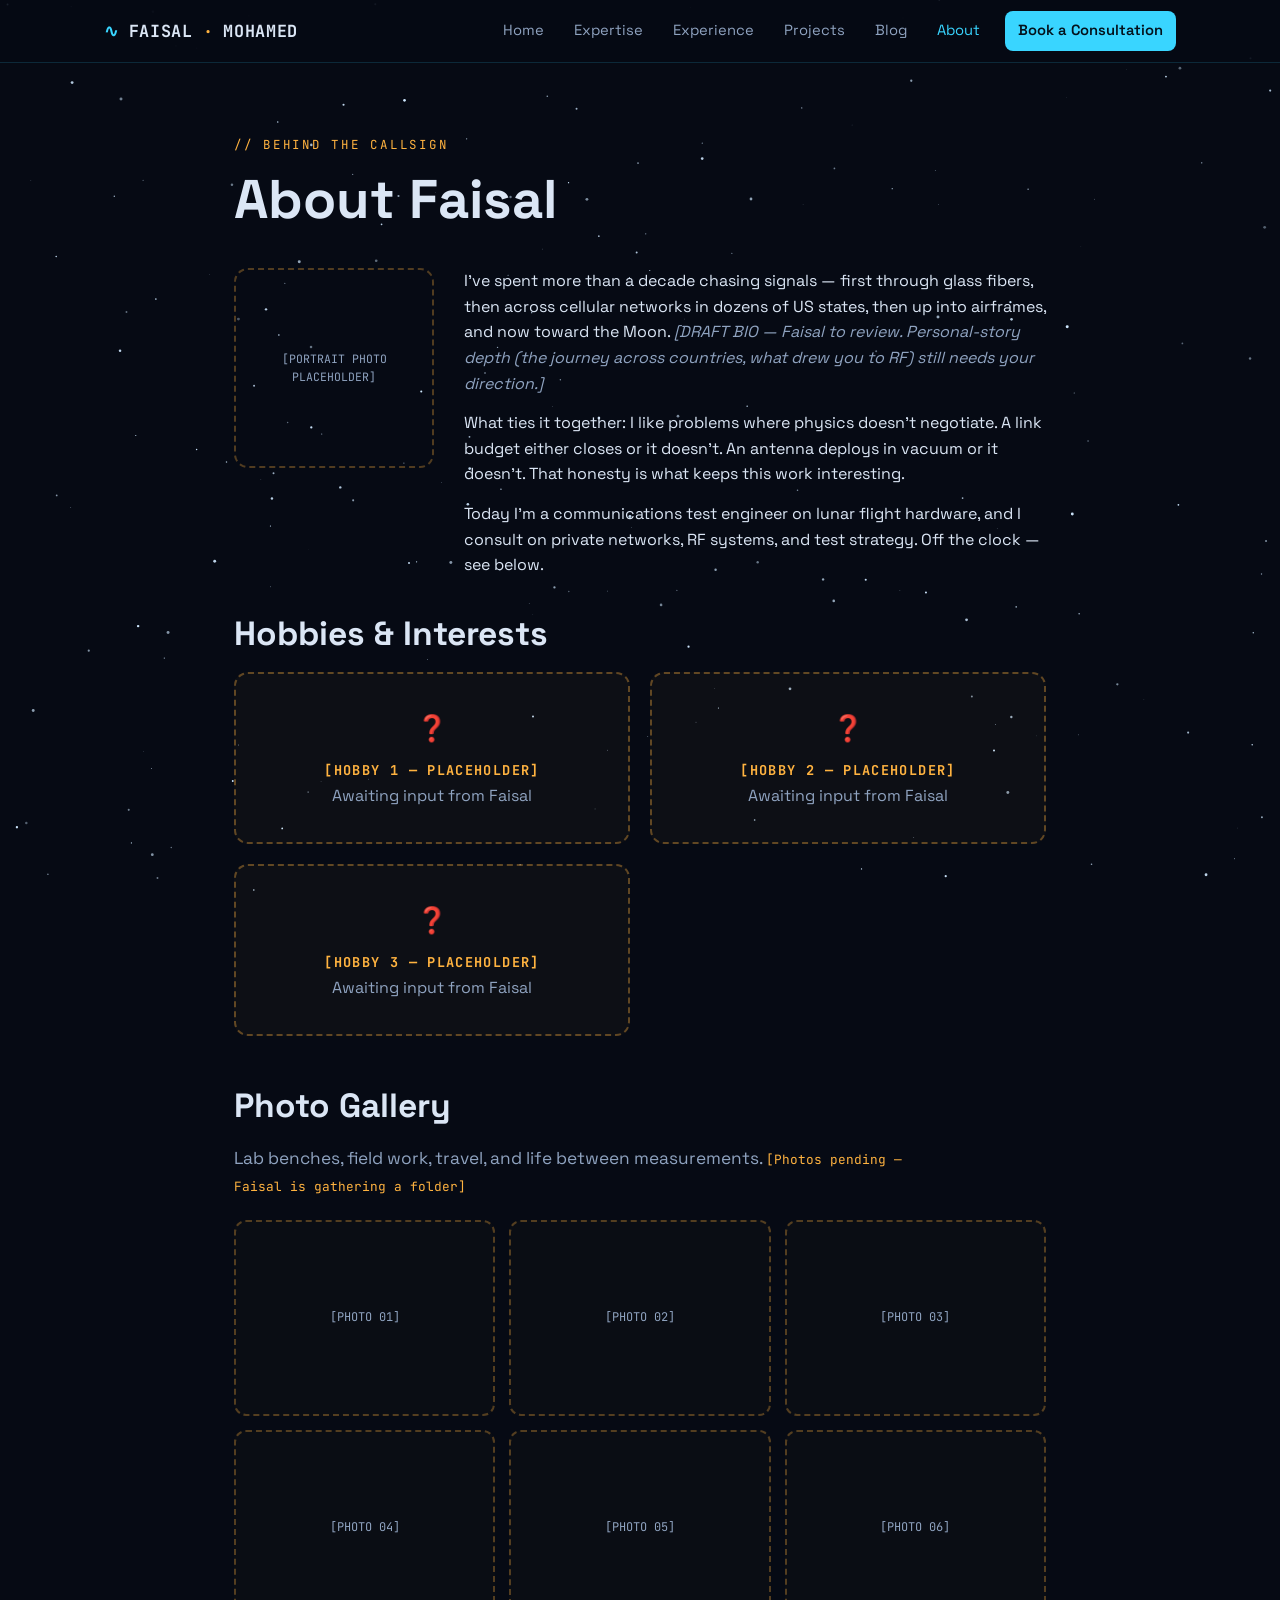
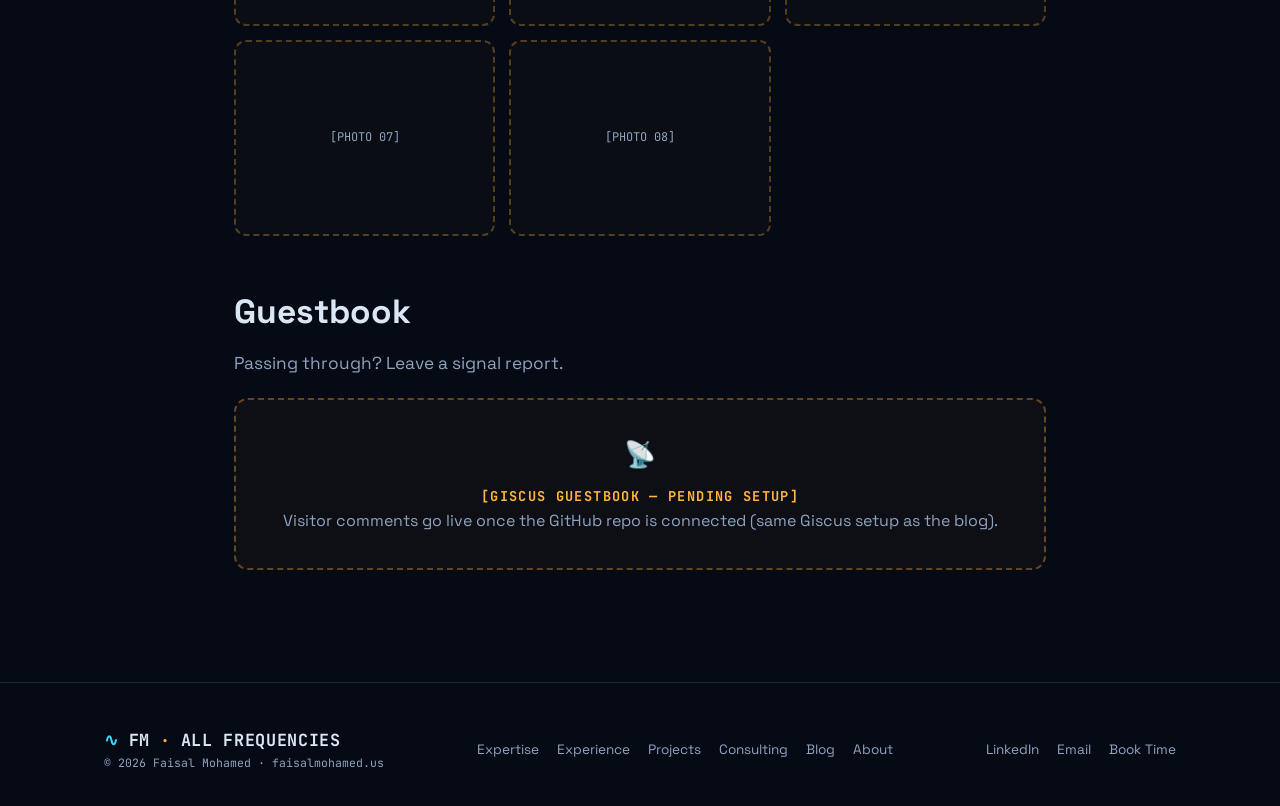
==== about.html @ cbfc1734 "Launch v1 — All Frequencies personal brand site" ====
<!DOCTYPE html>
<html lang="en">
<head>
<meta charset="UTF-8">
<meta name="viewport" content="width=device-width, initial-scale=1.0">
<title>About — Faisal Mohamed</title>
<meta name="description" content="About Faisal Mohamed — RF & wireless systems engineer. Story, hobbies, photos, and guestbook.">
<link rel="preconnect" href="https://fonts.googleapis.com">
<link href="https://fonts.googleapis.com/css2?family=Space+Grotesk:wght@400;500;700&family=JetBrains+Mono:wght@400;700&display=swap" rel="stylesheet">
<link rel="stylesheet" href="style.css">
</head>
<body>
<canvas id="starfield"></canvas>

<header class="site">
  <div class="wrap">
    <a class="logo" href="index.html"><span class="wave">∿</span>FAISAL<span class="dot">·</span>MOHAMED</a>
    <button id="navToggle" aria-label="Menu">☰</button>
    <nav class="main">
      <a href="index.html">Home</a>
      <a href="expertise.html">Expertise</a>
      <a href="experience.html">Experience</a>
      <a href="projects.html">Projects</a>
      <a href="blog.html">Blog</a>
      <a href="about.html">About</a>
      <a href="consulting.html" class="cta">Book a Consultation</a>
    </nav>
  </div>
</header>

<main>
<section>
  <div class="wrap" style="max-width:860px">
    <p class="kicker">// Behind the Callsign</p>
    <h1>About Faisal</h1>

    <div style="display:grid;grid-template-columns:200px 1fr;gap:30px;margin:36px 0;align-items:start">
      <div class="ph-tile" style="aspect-ratio:1;border:2px dashed rgba(255,179,64,0.3);border-radius:14px;display:flex;align-items:center;justify-content:center;color:var(--text-dim);font-family:var(--mono);font-size:0.72rem;text-align:center;padding:10px">[PORTRAIT PHOTO<br>PLACEHOLDER]</div>
      <div>
        <p style="margin-bottom:14px">I've spent more than a decade chasing signals — first through glass fibers, then across cellular networks in dozens of US states, then up into airframes, and now toward the Moon. <em style="color:var(--text-dim)">[DRAFT BIO — Faisal to review. Personal-story depth (the journey across countries, what drew you to RF) still needs your direction.]</em></p>
        <p style="margin-bottom:14px">What ties it together: I like problems where physics doesn't negotiate. A link budget either closes or it doesn't. An antenna deploys in vacuum or it doesn't. That honesty is what keeps this work interesting.</p>
        <p>Today I'm a communications test engineer on lunar flight hardware, and I consult on private networks, RF systems, and test strategy. Off the clock — see below.</p>
      </div>
    </div>

    <h2>Hobbies &amp; Interests</h2>
    <div class="grid cols-3" style="margin-bottom:50px">
      <div class="placeholder"><span class="ph-icon">❓</span><strong>[HOBBY 1 — PLACEHOLDER]</strong><p>Awaiting input from Faisal</p></div>
      <div class="placeholder"><span class="ph-icon">❓</span><strong>[HOBBY 2 — PLACEHOLDER]</strong><p>Awaiting input from Faisal</p></div>
      <div class="placeholder"><span class="ph-icon">❓</span><strong>[HOBBY 3 — PLACEHOLDER]</strong><p>Awaiting input from Faisal</p></div>
    </div>

    <h2>Photo Gallery</h2>
    <p class="lead" style="margin-bottom:20px">Lab benches, field work, travel, and life between measurements. <span style="font-family:var(--mono);font-size:0.8rem;color:var(--amber)">[Photos pending — Faisal is gathering a folder]</span></p>
    <div class="gallery" style="margin-bottom:56px">
      <div class="ph-tile">[PHOTO 01]</div>
      <div class="ph-tile">[PHOTO 02]</div>
      <div class="ph-tile">[PHOTO 03]</div>
      <div class="ph-tile">[PHOTO 04]</div>
      <div class="ph-tile">[PHOTO 05]</div>
      <div class="ph-tile">[PHOTO 06]</div>
      <div class="ph-tile">[PHOTO 07]</div>
      <div class="ph-tile">[PHOTO 08]</div>
    </div>

    <h2>Guestbook</h2>
    <p class="lead" style="margin-bottom:20px">Passing through? Leave a signal report.</p>
    <div class="placeholder">
      <span class="ph-icon">📡</span>
      <strong>[GISCUS GUESTBOOK — PENDING SETUP]</strong>
      <p>Visitor comments go live once the GitHub repo is connected (same Giscus setup as the blog).</p>
    </div>
  </div>
</section>
</main>

<footer class="site">
  <div class="wrap">
    <div>
      <div class="logo"><span class="wave">∿</span>FM<span class="dot">·</span>ALL FREQUENCIES</div>
      <div class="fine">© 2026 Faisal Mohamed · faisalmohamed.us</div>
    </div>
    <nav>
      <a href="expertise.html">Expertise</a>
      <a href="experience.html">Experience</a>
      <a href="projects.html">Projects</a>
      <a href="consulting.html">Consulting</a>
      <a href="blog.html">Blog</a>
      <a href="about.html">About</a>
    </nav>
    <nav>
      <a href="https://www.linkedin.com/in/faisal4allfrequencies" target="_blank" rel="noopener">LinkedIn</a>
      <a href="mailto:hireme@faisalmohamed.us">Email</a>
      <a href="https://outlook.office.com/bookwithme/user/b26dcd0c47854907a6004867aa557a21@faisalmohamed.us" target="_blank" rel="noopener">Book Time</a>
    </nav>
  </div>
</footer>

<script src="main.js"></script>
</body>
</html>
---- style.css ----
/* ============================================================
   faisalmohamed.us — "All Frequencies" theme
   Dark space / RF spectrum design system
   ============================================================ */

:root {
  --bg: #060a14;
  --bg-2: #0a1020;
  --bg-3: #0e1730;
  --panel: rgba(14, 23, 48, 0.72);
  --line: rgba(57, 213, 255, 0.16);
  --cyan: #39d5ff;
  --cyan-dim: rgba(57, 213, 255, 0.55);
  --amber: #ffb340;
  --green: #3dffb0;
  --text: #dbe6f5;
  --text-dim: #8fa3c0;
  --mono: "JetBrains Mono", ui-monospace, "Cascadia Mono", Consolas, monospace;
  --sans: "Space Grotesk", system-ui, -apple-system, "Segoe UI", sans-serif;
  --radius: 14px;
  --maxw: 1120px;
}

* { margin: 0; padding: 0; box-sizing: border-box; }

html { scroll-behavior: smooth; }

body {
  background: var(--bg);
  color: var(--text);
  font-family: var(--sans);
  line-height: 1.6;
  overflow-x: hidden;
}

::selection { background: var(--cyan); color: #04121c; }

a { color: var(--cyan); text-decoration: none; }
a:hover { text-decoration: underline; }

/* ---------- Starfield canvas ---------- */
#starfield {
  position: fixed;
  inset: 0;
  z-index: -1;
  display: block;
}

/* ---------- Layout ---------- */
.wrap { max-width: var(--maxw); margin: 0 auto; padding: 0 24px; }

section { padding: 72px 0; position: relative; }

/* ---------- Header / nav ---------- */
header.site {
  position: sticky;
  top: 0;
  z-index: 50;
  backdrop-filter: blur(12px);
  background: rgba(6, 10, 20, 0.78);
  border-bottom: 1px solid var(--line);
}
header.site .wrap {
  display: flex;
  align-items: center;
  justify-content: space-between;
  height: 62px;
}
.logo {
  font-family: var(--mono);
  font-weight: 700;
  font-size: 1.05rem;
  letter-spacing: 0.04em;
  color: var(--text);
  display: flex;
  align-items: center;
  gap: 10px;
}
.logo:hover { text-decoration: none; }
.logo .wave { color: var(--cyan); }
.logo .dot { color: var(--amber); }

nav.main { display: flex; gap: 4px; align-items: center; }
nav.main a {
  color: var(--text-dim);
  font-size: 0.92rem;
  padding: 8px 13px;
  border-radius: 8px;
  transition: color 0.2s, background 0.2s;
}
nav.main a:hover { color: var(--cyan); background: rgba(57,213,255,0.07); text-decoration: none; }
nav.main a.active { color: var(--cyan); }
nav.main a.cta {
  color: #04121c;
  background: var(--cyan);
  font-weight: 600;
  margin-left: 8px;
}
nav.main a.cta:hover { background: #6ee2ff; color: #04121c; }

/* Mobile nav */
#navToggle { display: none; background: none; border: 1px solid var(--line); color: var(--cyan); font-size: 1.2rem; padding: 4px 12px; border-radius: 8px; cursor: pointer; }
@media (max-width: 860px) {
  #navToggle { display: block; }
  nav.main {
    display: none;
    position: absolute;
    top: 62px; left: 0; right: 0;
    flex-direction: column;
    align-items: stretch;
    background: rgba(6,10,20,0.97);
    border-bottom: 1px solid var(--line);
    padding: 12px 20px 18px;
  }
  nav.main.open { display: flex; }
  nav.main a.cta { margin-left: 0; text-align: center; margin-top: 6px; }
}

/* ---------- Type ---------- */
h1, h2, h3 { line-height: 1.2; font-weight: 700; }
h1 { font-size: clamp(2rem, 5vw, 3.4rem); }
h2 { font-size: clamp(1.5rem, 3vw, 2.1rem); margin-bottom: 18px; }
h3 { font-size: 1.15rem; }

.kicker {
  font-family: var(--mono);
  font-size: 0.78rem;
  letter-spacing: 0.22em;
  text-transform: uppercase;
  color: var(--amber);
  margin-bottom: 12px;
}
.lead { color: var(--text-dim); font-size: 1.08rem; max-width: 700px; }

/* ---------- Hero ---------- */
.hero {
  min-height: calc(100vh - 62px);
  display: flex;
  flex-direction: column;
  justify-content: center;
  padding: 40px 0 0;
}
.hero .status {
  display: inline-flex;
  align-items: center;
  gap: 8px;
  font-family: var(--mono);
  font-size: 0.8rem;
  color: var(--green);
  border: 1px solid rgba(61,255,176,0.25);
  background: rgba(61,255,176,0.06);
  padding: 5px 14px;
  border-radius: 100px;
  width: fit-content;
  margin-bottom: 22px;
}
.hero .status::before {
  content: "";
  width: 8px; height: 8px;
  border-radius: 50%;
  background: var(--green);
  animation: pulse 2s infinite;
}
@keyframes pulse { 0%,100% { opacity: 1; } 50% { opacity: 0.35; } }

.hero h1 .accent { color: var(--cyan); }
.hero .tagline {
  font-family: var(--mono);
  color: var(--amber);
  margin: 14px 0 10px;
  font-size: clamp(0.95rem, 2vw, 1.15rem);
}
.hero .lead { margin-bottom: 30px; }

.btn-row { display: flex; gap: 14px; flex-wrap: wrap; margin-bottom: 20px; }
.btn {
  display: inline-block;
  padding: 12px 26px;
  border-radius: 10px;
  font-weight: 600;
  font-size: 0.95rem;
  transition: transform 0.15s, box-shadow 0.2s, background 0.2s;
  border: 1px solid transparent;
}
.btn:hover { text-decoration: none; transform: translateY(-2px); }
.btn.primary { background: var(--cyan); color: #04121c; }
.btn.primary:hover { box-shadow: 0 6px 24px rgba(57,213,255,0.35); }
.btn.ghost { border-color: var(--line); color: var(--cyan); background: rgba(57,213,255,0.05); }
.btn.amber { background: var(--amber); color: #1c1204; }
.btn.amber:hover { box-shadow: 0 6px 24px rgba(255,179,64,0.35); }

/* ---------- Spectrum analyzer hero nav ---------- */
.spectrum-box {
  margin-top: 26px;
  border: 1px solid var(--line);
  border-radius: var(--radius);
  background: var(--panel);
  padding: 18px 18px 8px;
  position: relative;
}
.spectrum-box .label {
  font-family: var(--mono);
  font-size: 0.72rem;
  color: var(--text-dim);
  letter-spacing: 0.15em;
  display: flex;
  justify-content: space-between;
  margin-bottom: 6px;
}
#spectrum { width: 100%; height: 190px; display: block; cursor: pointer; }
.spectrum-hint {
  text-align: center;
  font-family: var(--mono);
  font-size: 0.75rem;
  color: var(--text-dim);
  padding: 6px 0 8px;
}
#bandTip {
  position: absolute;
  pointer-events: none;
  background: #04121c;
  border: 1px solid var(--cyan);
  color: var(--cyan);
  font-family: var(--mono);
  font-size: 0.78rem;
  padding: 6px 12px;
  border-radius: 8px;
  transform: translate(-50%, -130%);
  white-space: nowrap;
  opacity: 0;
  transition: opacity 0.15s;
  z-index: 5;
}

/* ---------- Employer strip ---------- */
.employers {
  display: flex;
  flex-wrap: wrap;
  gap: 12px 34px;
  align-items: center;
  padding: 26px 0;
  border-top: 1px solid var(--line);
  margin-top: 40px;
}
.employers span {
  font-family: var(--mono);
  color: var(--text-dim);
  font-size: 0.95rem;
  letter-spacing: 0.06em;
}
.employers .lbl { font-size: 0.72rem; text-transform: uppercase; letter-spacing: 0.2em; color: var(--amber); }

/* ---------- Cards ---------- */
.grid { display: grid; gap: 20px; }
.grid.cols-3 { grid-template-columns: repeat(auto-fill, minmax(300px, 1fr)); }
.grid.cols-2 { grid-template-columns: repeat(auto-fill, minmax(400px, 1fr)); }
@media (max-width: 640px) { .grid.cols-2 { grid-template-columns: 1fr; } }

.card {
  background: var(--panel);
  border: 1px solid var(--line);
  border-radius: var(--radius);
  padding: 26px;
  transition: transform 0.2s, border-color 0.2s, box-shadow 0.25s;
  position: relative;
  overflow: hidden;
}
.card:hover {
  transform: translateY(-4px);
  border-color: rgba(57,213,255,0.45);
  box-shadow: 0 10px 40px rgba(57,213,255,0.08);
}
.card .freq {
  font-family: var(--mono);
  font-size: 0.72rem;
  color: var(--amber);
  letter-spacing: 0.15em;
  margin-bottom: 8px;
}
.card h3 { margin-bottom: 10px; }
.card p { color: var(--text-dim); font-size: 0.93rem; }
.card .tools {
  margin-top: 14px;
  display: flex;
  flex-wrap: wrap;
  gap: 6px;
}
.tag {
  font-family: var(--mono);
  font-size: 0.68rem;
  color: var(--cyan-dim);
  border: 1px solid var(--line);
  padding: 3px 9px;
  border-radius: 100px;
}

/* RSSI signal-strength meter */
.rssi { display: flex; gap: 4px; align-items: flex-end; height: 26px; margin-top: 16px; }
.rssi i {
  width: 9px;
  background: rgba(57,213,255,0.15);
  border-radius: 2px;
  transition: background 0.4s;
}
.rssi i:nth-child(1){height:20%} .rssi i:nth-child(2){height:40%}
.rssi i:nth-child(3){height:60%} .rssi i:nth-child(4){height:80%}
.rssi i:nth-child(5){height:100%}
.rssi.lit i.on { background: var(--green); box-shadow: 0 0 8px rgba(61,255,176,0.5); }
.rssi-lbl { font-family: var(--mono); font-size: 0.68rem; color: var(--text-dim); margin-left: 8px; }

/* ---------- Waveform divider ---------- */
.wave-divider { width: 100%; height: 46px; overflow: hidden; opacity: 0.5; }
.wave-divider svg { width: 200%; height: 100%; animation: waveslide 9s linear infinite; }
@keyframes waveslide { from { transform: translateX(0); } to { transform: translateX(-50%); } }
@media (prefers-reduced-motion: reduce) {
  .wave-divider svg { animation: none; }
  html { scroll-behavior: auto; }
}

/* ---------- Timeline ---------- */
.timeline { position: relative; margin-left: 18px; }
.timeline::before {
  content: "";
  position: absolute;
  left: 0; top: 6px; bottom: 6px;
  width: 2px;
  background: linear-gradient(var(--cyan), var(--amber));
  opacity: 0.35;
}
.tnode {
  position: relative;
  padding: 0 0 42px 34px;
  opacity: 0;
  transform: translateY(24px);
  transition: opacity 0.6s, transform 0.6s;
}
.tnode.vis { opacity: 1; transform: none; }
.tnode::before {
  content: "";
  position: absolute;
  left: -7px; top: 6px;
  width: 14px; height: 14px;
  border-radius: 50%;
  background: var(--bg);
  border: 3px solid var(--cyan);
  box-shadow: 0 0 12px rgba(57,213,255,0.6);
}
.tnode .period { font-family: var(--mono); font-size: 0.78rem; color: var(--amber); }
.tnode h3 { margin: 4px 0 2px; }
.tnode .org { color: var(--cyan); font-size: 0.95rem; margin-bottom: 10px; }
.tnode ul { margin: 8px 0 0 18px; color: var(--text-dim); font-size: 0.93rem; }
.tnode li { margin-bottom: 5px; }

/* ---------- Filter bar ---------- */
.filterbar { display: flex; gap: 10px; flex-wrap: wrap; margin-bottom: 28px; }
.filterbar button {
  font-family: var(--mono);
  font-size: 0.8rem;
  background: none;
  border: 1px solid var(--line);
  color: var(--text-dim);
  padding: 7px 16px;
  border-radius: 100px;
  cursor: pointer;
  transition: all 0.2s;
}
.filterbar button:hover { color: var(--cyan); border-color: var(--cyan-dim); }
.filterbar button.active { background: var(--cyan); color: #04121c; border-color: var(--cyan); font-weight: 700; }

/* ---------- Placeholder blocks ---------- */
.placeholder {
  border: 2px dashed rgba(255,179,64,0.35);
  border-radius: var(--radius);
  padding: 34px 26px;
  text-align: center;
  color: var(--text-dim);
  background: rgba(255,179,64,0.03);
}
.placeholder .ph-icon { font-size: 1.6rem; margin-bottom: 8px; display: block; }
.placeholder strong { color: var(--amber); font-family: var(--mono); font-size: 0.85rem; letter-spacing: 0.1em; }

/* ---------- Forms ---------- */
form.contact { display: grid; gap: 14px; max-width: 560px; }
form.contact input, form.contact textarea {
  background: var(--bg-2);
  border: 1px solid var(--line);
  border-radius: 10px;
  padding: 13px 16px;
  color: var(--text);
  font-family: var(--sans);
  font-size: 0.95rem;
}
form.contact input:focus, form.contact textarea:focus {
  outline: none;
  border-color: var(--cyan);
  box-shadow: 0 0 0 3px rgba(57,213,255,0.12);
}

/* ---------- Blog list ---------- */
.post-item {
  display: block;
  padding: 24px 26px;
  border: 1px solid var(--line);
  border-radius: var(--radius);
  background: var(--panel);
  margin-bottom: 16px;
  transition: transform 0.2s, border-color 0.2s;
  color: var(--text);
}
.post-item:hover { transform: translateX(6px); border-color: var(--cyan-dim); text-decoration: none; }
.post-item .meta { font-family: var(--mono); font-size: 0.75rem; color: var(--amber); margin-bottom: 6px; }
.post-item p { color: var(--text-dim); font-size: 0.92rem; margin-top: 6px; }

/* Article body */
.article { max-width: 760px; }
.article h1 { margin-bottom: 8px; }
.article .meta { font-family: var(--mono); color: var(--amber); font-size: 0.8rem; margin-bottom: 30px; }
.article-body h2 { margin-top: 34px; }
.article-body p { margin: 16px 0; color: var(--text); }
.article-body code { font-family: var(--mono); background: var(--bg-3); padding: 2px 7px; border-radius: 6px; font-size: 0.88em; color: var(--cyan); }
.article-body pre { background: var(--bg-3); padding: 18px; border-radius: 10px; overflow-x: auto; border: 1px solid var(--line); }
.article-body blockquote { border-left: 3px solid var(--amber); padding-left: 18px; color: var(--text-dim); margin: 18px 0; }
.article-body ul, .article-body ol { margin: 14px 0 14px 24px; color: var(--text); }

/* ---------- Gallery ---------- */
.gallery { display: grid; grid-template-columns: repeat(auto-fill, minmax(220px, 1fr)); gap: 14px; }
.gallery .ph-tile {
  aspect-ratio: 4/3;
  border: 2px dashed rgba(255,179,64,0.3);
  border-radius: 12px;
  display: flex;
  align-items: center;
  justify-content: center;
  color: var(--text-dim);
  font-family: var(--mono);
  font-size: 0.75rem;
  background: rgba(255,179,64,0.02);
}

/* ---------- Stats strip ---------- */
.stats { display: grid; grid-template-columns: repeat(auto-fit, minmax(160px, 1fr)); gap: 18px; }
.stat {
  text-align: center;
  padding: 22px 10px;
  border: 1px solid var(--line);
  border-radius: var(--radius);
  background: var(--panel);
}
.stat .num { font-family: var(--mono); font-size: 1.9rem; font-weight: 700; color: var(--cyan); }
.stat .lbl { font-size: 0.8rem; color: var(--text-dim); margin-top: 4px; }

/* ---------- Footer ---------- */
footer.site {
  border-top: 1px solid var(--line);
  padding: 44px 0 34px;
  margin-top: 40px;
  background: rgba(6,10,20,0.6);
}
footer.site .wrap { display: flex; flex-wrap: wrap; justify-content: space-between; gap: 24px; align-items: center; }
footer.site .fine { font-family: var(--mono); font-size: 0.72rem; color: var(--text-dim); }
footer.site nav { display: flex; gap: 18px; flex-wrap: wrap; }
footer.site nav a { color: var(--text-dim); font-size: 0.85rem; }
footer.site nav a:hover { color: var(--cyan); }

/* ---------- Scroll reveal ---------- */
.reveal { opacity: 0; transform: translateY(26px); transition: opacity 0.7s, transform 0.7s; }
.reveal.vis { opacity: 1; transform: none; }
@media (prefers-reduced-motion: reduce) {
  .reveal, .tnode { opacity: 1 !important; transform: none !important; transition: none; }
}

/* ---------- 404 terminal ---------- */
.terminal {
  max-width: 640px;
  margin: 10vh auto;
  background: #030710;
  border: 1px solid var(--line);
  border-radius: 12px;
  font-family: var(--mono);
  overflow: hidden;
}
.terminal .bar { background: var(--bg-3); padding: 8px 14px; font-size: 0.75rem; color: var(--text-dim); }
.terminal .body { padding: 26px; font-size: 0.9rem; line-height: 1.9; }
.terminal .body .err { color: #ff5c6a; }
.terminal .body .ok { color: var(--green); }
.terminal .cursor { display: inline-block; width: 9px; height: 17px; background: var(--cyan); animation: pulse 1s infinite; vertical-align: text-bottom; }
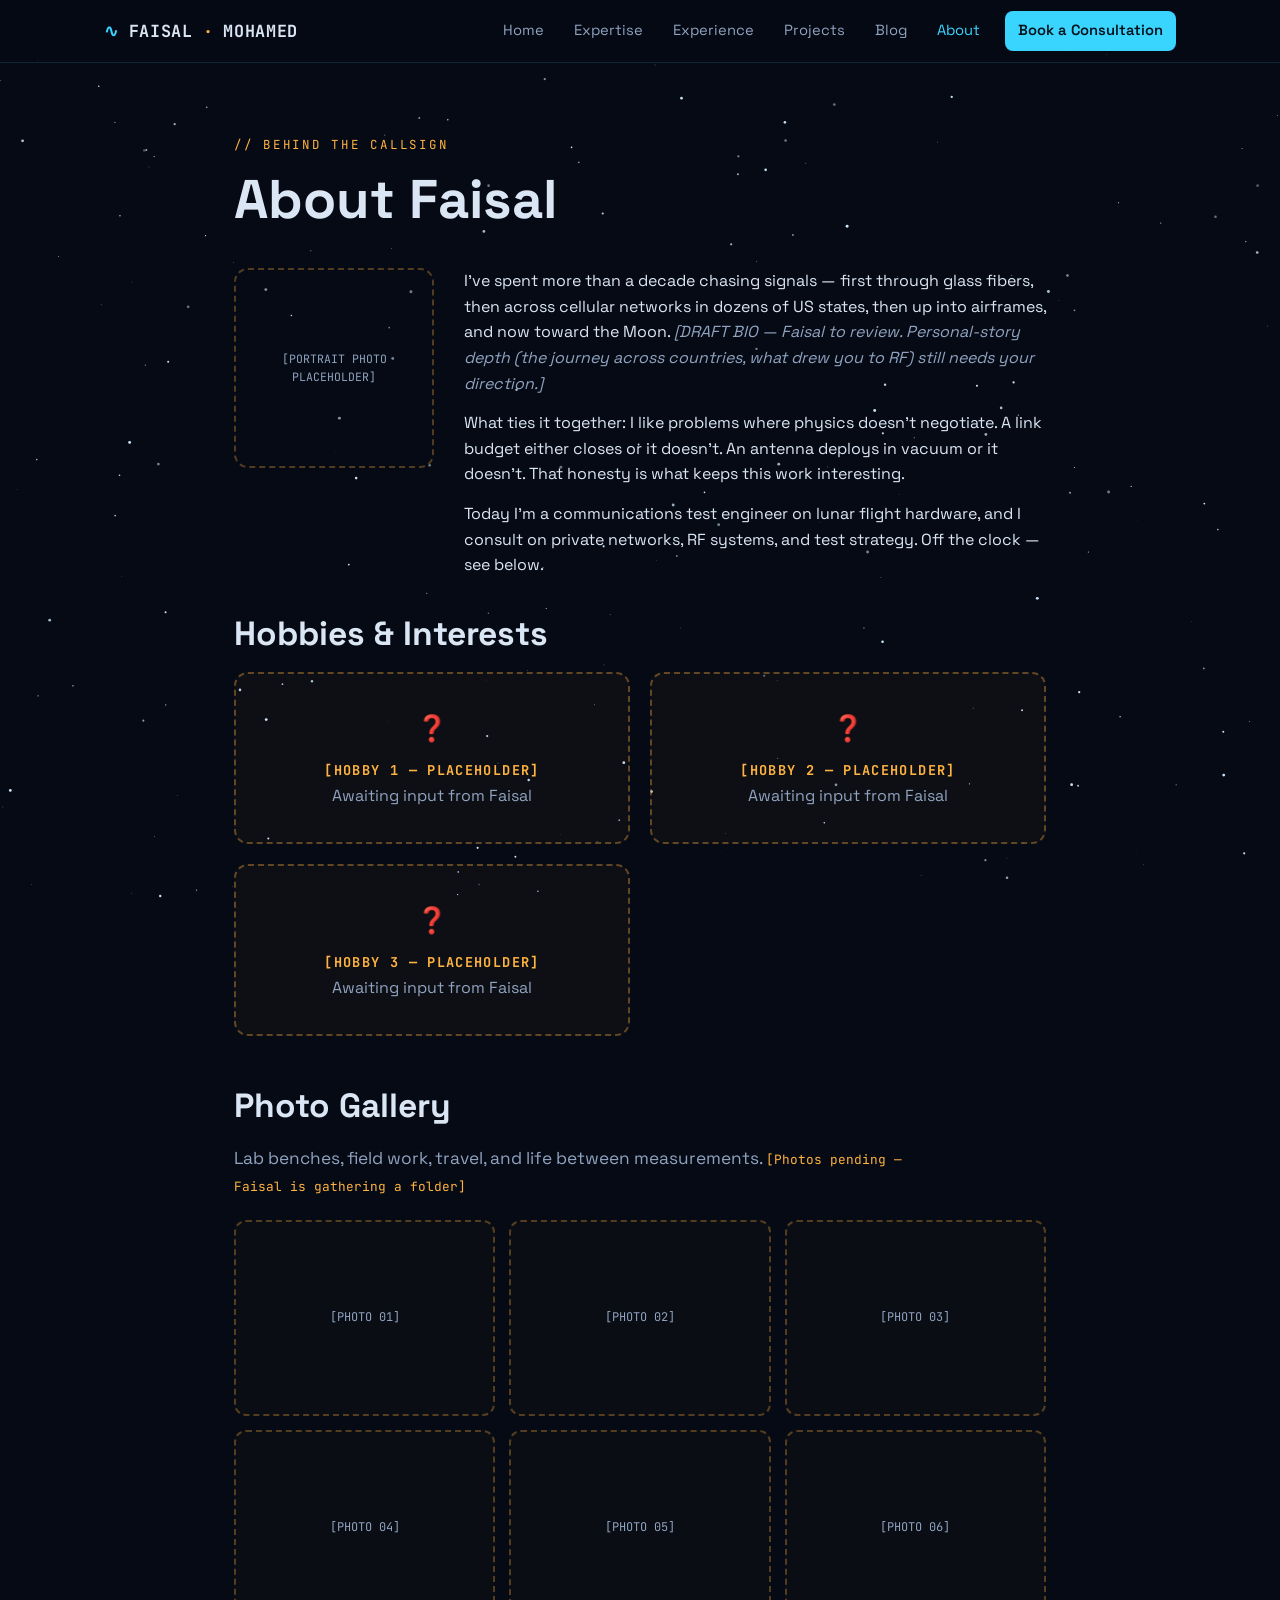
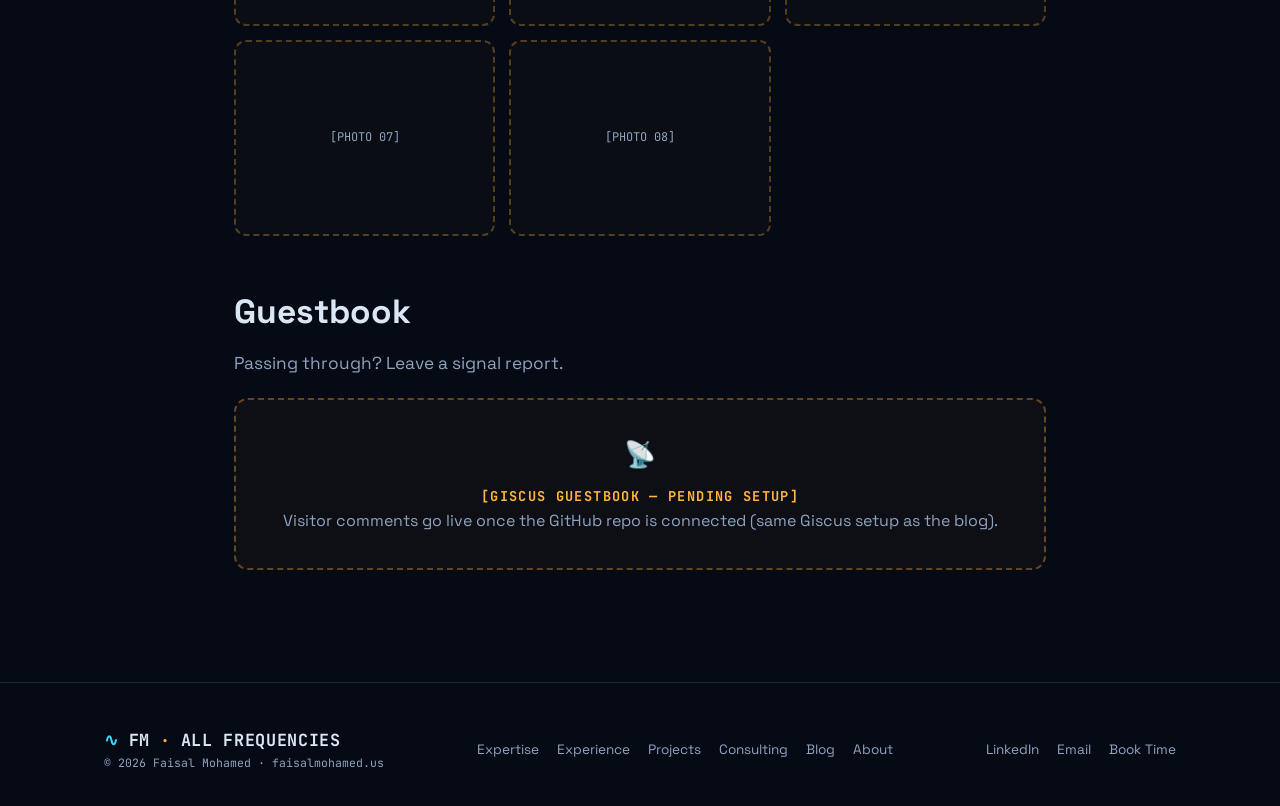
==== commit 9bc08b28: "Update booking links to full Book with Me URL" ====
--- a/about.html
+++ b/about.html
@@ -91,7 +91,7 @@
     <nav>
       <a href="https://www.linkedin.com/in/faisal4allfrequencies" target="_blank" rel="noopener">LinkedIn</a>
       <a href="mailto:hireme@faisalmohamed.us">Email</a>
-      <a href="https://outlook.office.com/bookwithme/user/b26dcd0c47854907a6004867aa557a21@faisalmohamed.us" target="_blank" rel="noopener">Book Time</a>
+      <a href="https://outlook.office.com/bookwithme/user/b26dcd0c47854907a6004867aa557a21@faisalmohamed.us?anonymous&amp;ismsaljsauthenabled&amp;ep=pcard" target="_blank" rel="noopener">Book Time</a>
     </nav>
   </div>
 </footer>
